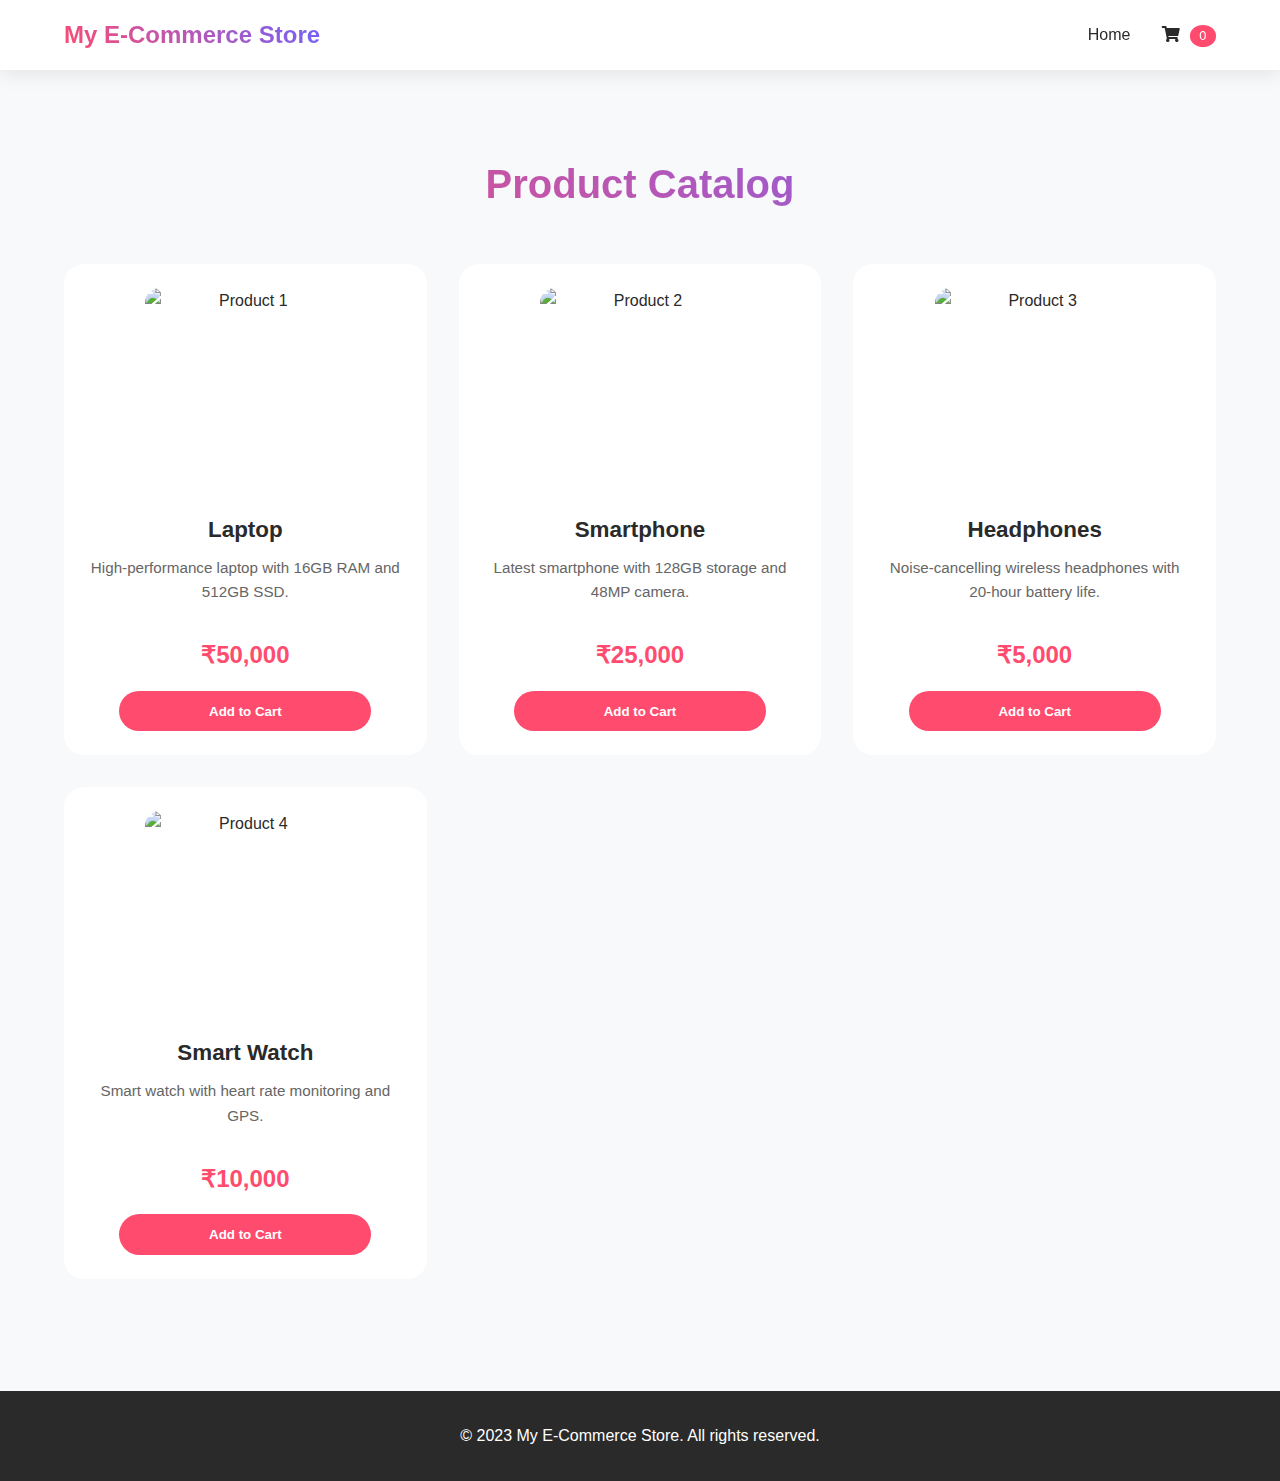
==== product-catalog.html @ 9bf07b32 "pov ui redesigned" ====
<!DOCTYPE html>
<html lang="en">
<head>
    <meta charset="UTF-8">
    <meta name="viewport" content="width=device-width, initial-scale=1.0">
    <title>Product Catalog - My E-Commerce Store</title>
    <link rel="stylesheet" href="https://cdnjs.cloudflare.com/ajax/libs/font-awesome/5.15.4/css/all.min.css">
    <style>
        /* Base styles from previous page */
        * {
            margin: 0;
            padding: 0;
            box-sizing: border-box;
        }

        :root {
            --primary: #FF4B6E;
            --secondary: #6C63FF;
            --dark: #2A2A2A;
            --light: #F8F9FA;
            --accent: #00D9A5;
        }

        body {
            font-family: 'Inter', -apple-system, BlinkMacSystemFont, sans-serif;
            line-height: 1.6;
            color: var(--dark);
            background-color: var(--light);
        }

        /* Header styles */
        header {
            position: fixed;
            width: 100%;
            top: 0;
            background: rgba(255, 255, 255, 0.95);
            backdrop-filter: blur(10px);
            padding: 1rem 5%;
            z-index: 1000;
            box-shadow: 0 2px 20px rgba(0,0,0,0.1);
        }

        .header-container {
            max-width: 1400px;
            margin: 0 auto;
            display: flex;
            justify-content: space-between;
            align-items: center;
        }

        .logo h1 {
            font-size: 1.5rem;
            font-weight: 800;
            background: linear-gradient(45deg, var(--primary), var(--secondary));
            -webkit-background-clip: text;
            -webkit-text-fill-color: transparent;
        }

        nav ul {
            display: flex;
            gap: 2rem;
            list-style: none;
            align-items: center;
        }

        nav a {
            color: var(--dark);
            text-decoration: none;
            font-weight: 500;
            position: relative;
        }

        nav a::after {
            content: '';
            position: absolute;
            width: 0;
            height: 2px;
            bottom: -4px;
            left: 0;
            background-color: var(--primary);
            transition: width 0.3s ease;
        }

        nav a:hover::after {
            width: 100%;
        }

        /* Product Catalog Specific Styles */
        .product-catalog {
            margin-top: 120px;
            padding: 2rem 5%;
            max-width: 1400px;
            margin-left: auto;
            margin-right: auto;
        }

        .product-catalog h2 {
            font-size: 2.5rem;
            margin-bottom: 2rem;
            background: linear-gradient(45deg, var(--primary), var(--secondary));
            -webkit-background-clip: text;
            -webkit-text-fill-color: transparent;
            text-align: center;
        }

        .product-grid {
            display: grid;
            grid-template-columns: repeat(auto-fit, minmax(280px, 1fr));
            gap: 2rem;
            padding: 1rem 0;
        }

        .product-card {
            background: white;
            border-radius: 20px;
            padding: 1.5rem;
            transition: transform 0.3s, box-shadow 0.3s;
            display: flex;
            flex-direction: column;
            align-items: center;
            text-align: center;
            position: relative;
            overflow: hidden;
        }

        .product-card:hover {
            transform: translateY(-10px);
            box-shadow: 0 10px 30px rgba(0,0,0,0.1);
        }

        .product-card img {
            width: 200px;
            height: 200px;
            object-fit: cover;
            border-radius: 15px;
            margin-bottom: 1.5rem;
            transition: transform 0.3s;
        }

        .product-card:hover img {
            transform: scale(1.05);
        }

        .product-card h3 {
            font-size: 1.4rem;
            margin-bottom: 0.5rem;
            color: var(--dark);
        }

        .product-card p {
            color: #666;
            margin-bottom: 1rem;
            font-size: 0.95rem;
        }

        .price {
            font-size: 1.5rem !important;
            font-weight: 700;
            color: var(--primary) !important;
            margin: 1rem 0;
        }

        .product-card button {
            background: var(--primary);
            color: white;
            border: none;
            padding: 0.8rem 1.5rem;
            border-radius: 50px;
            cursor: pointer;
            font-weight: 600;
            transition: transform 0.3s, box-shadow 0.3s;
            width: 80%;
        }

        .product-card button:hover {
            transform: translateY(-2px);
            box-shadow: 0 5px 15px rgba(255, 75, 110, 0.3);
        }

        /* Modal Styles */
        .modal {
            display: none;
            position: fixed;
            top: 0;
            left: 0;
            width: 100%;
            height: 100%;
            background: rgba(0, 0, 0, 0.5);
            z-index: 1100;
            backdrop-filter: blur(5px);
        }

        .modal-content {
            background: white;
            padding: 2rem;
            border-radius: 20px;
            max-width: 400px;
            margin: 20vh auto;
            position: relative;
            text-align: center;
        }

        .close-modal {
            position: absolute;
            right: 1rem;
            top: 1rem;
            font-size: 1.5rem;
            cursor: pointer;
            color: var(--dark);
        }

        .modal-buttons {
            display: flex;
            gap: 1rem;
            justify-content: center;
            margin-top: 1.5rem;
        }

        .modal-btn {
            background: var(--primary);
            color: white;
            border: none;
            padding: 0.8rem 1.5rem;
            border-radius: 50px;
            cursor: pointer;
            font-weight: 600;
            transition: all 0.3s;
        }

        .modal-btn:hover {
            transform: translateY(-2px);
            box-shadow: 0 5px 15px rgba(255, 75, 110, 0.3);
        }

        /* Footer styles */
        footer {
            background-color: var(--dark);
            color: white;
            text-align: center;
            padding: 2rem;
            margin-top: 4rem;
        }

        /* Responsive Design */
        @media (max-width: 968px) {
            nav {
                display: none; /* In real implementation, add a mobile menu */
            }
            
            .product-grid {
                grid-template-columns: repeat(auto-fit, minmax(250px, 1fr));
                gap: 1.5rem;
            }
        }

        @media (max-width: 480px) {
            .product-catalog {
                margin-top: 100px;
                padding: 1rem;
            }

            .product-card {
                padding: 1rem;
            }

            .product-card img {
                width: 150px;
                height: 150px;
            }
        }

        .cart-badge {
            background: var(--primary);
            color: white;
            padding: 0.2rem 0.6rem;
            border-radius: 50%;
            font-size: 0.8rem;
            margin-left: 0.3rem;
        }
    </style>
</head>
<body>
    <header>
        <div class="header-container">
            <div class="logo">
                <h1>My E-Commerce Store</h1>
            </div>
            <nav>
                <ul>
                    <li><a href="index.html">Home</a></li>
                    <li><a href="cart.html"><i class="fas fa-shopping-cart"></i> <span id="cart-counter" class="cart-badge">0</span></a></li>
                </ul>
            </nav>
        </div>
    </header>

    <main>
        <section class="product-catalog">
            <h2>Product Catalog</h2>
            <div class="product-grid">
                <!-- Product 1 -->
                <div class="product-card">
                    <img src="/api/placeholder/200/200" alt="Product 1">
                    <h3>Laptop</h3>
                    <p>High-performance laptop with 16GB RAM and 512GB SSD.</p>
                    <p class="price">₹50,000</p>
                    <button onclick="addToCart('Laptop', 50000)">Add to Cart</button>
                </div>

                <!-- Product 2 -->
                <div class="product-card">
                    <img src="/api/placeholder/200/200" alt="Product 2">
                    <h3>Smartphone</h3>
                    <p>Latest smartphone with 128GB storage and 48MP camera.</p>
                    <p class="price">₹25,000</p>
                    <button onclick="addToCart('Smartphone', 25000)">Add to Cart</button>
                </div>

                <!-- Product 3 -->
                <div class="product-card">
                    <img src="/api/placeholder/200/200" alt="Product 3">
                    <h3>Headphones</h3>
                    <p>Noise-cancelling wireless headphones with 20-hour battery life.</p>
                    <p class="price">₹5,000</p>
                    <button onclick="addToCart('Headphones', 5000)">Add to Cart</button>
                </div>

                <!-- Product 4 -->
                <div class="product-card">
                    <img src="/api/placeholder/200/200" alt="Product 4">
                    <h3>Smart Watch</h3>
                    <p>Smart watch with heart rate monitoring and GPS.</p>
                    <p class="price">₹10,000</p>
                    <button onclick="addToCart('Smart Watch', 10000)">Add to Cart</button>
                </div>
            </div>
        </section>
    </main>

    <footer>
        <p>&copy; 2023 My E-Commerce Store. All rights reserved.</p>
    </footer>

    <div id="modal" class="modal">
        <div class="modal-content">
            <span class="close-modal">&times;</span>
            <h3 id="modal-title"></h3>
            <p id="modal-message"></p>
            <div class="modal-buttons">
                <button id="modal-ok" class="modal-btn">OK</button>
                <button id="modal-cancel" class="modal-btn" style="display: none;">Cancel</button>
            </div>
        </div>
    </div>
    <script>
                document.addEventListener('DOMContentLoaded', function() {
            loadCart();
        });
    </script>
    <script src="script.js"></script>
</body>
</html>
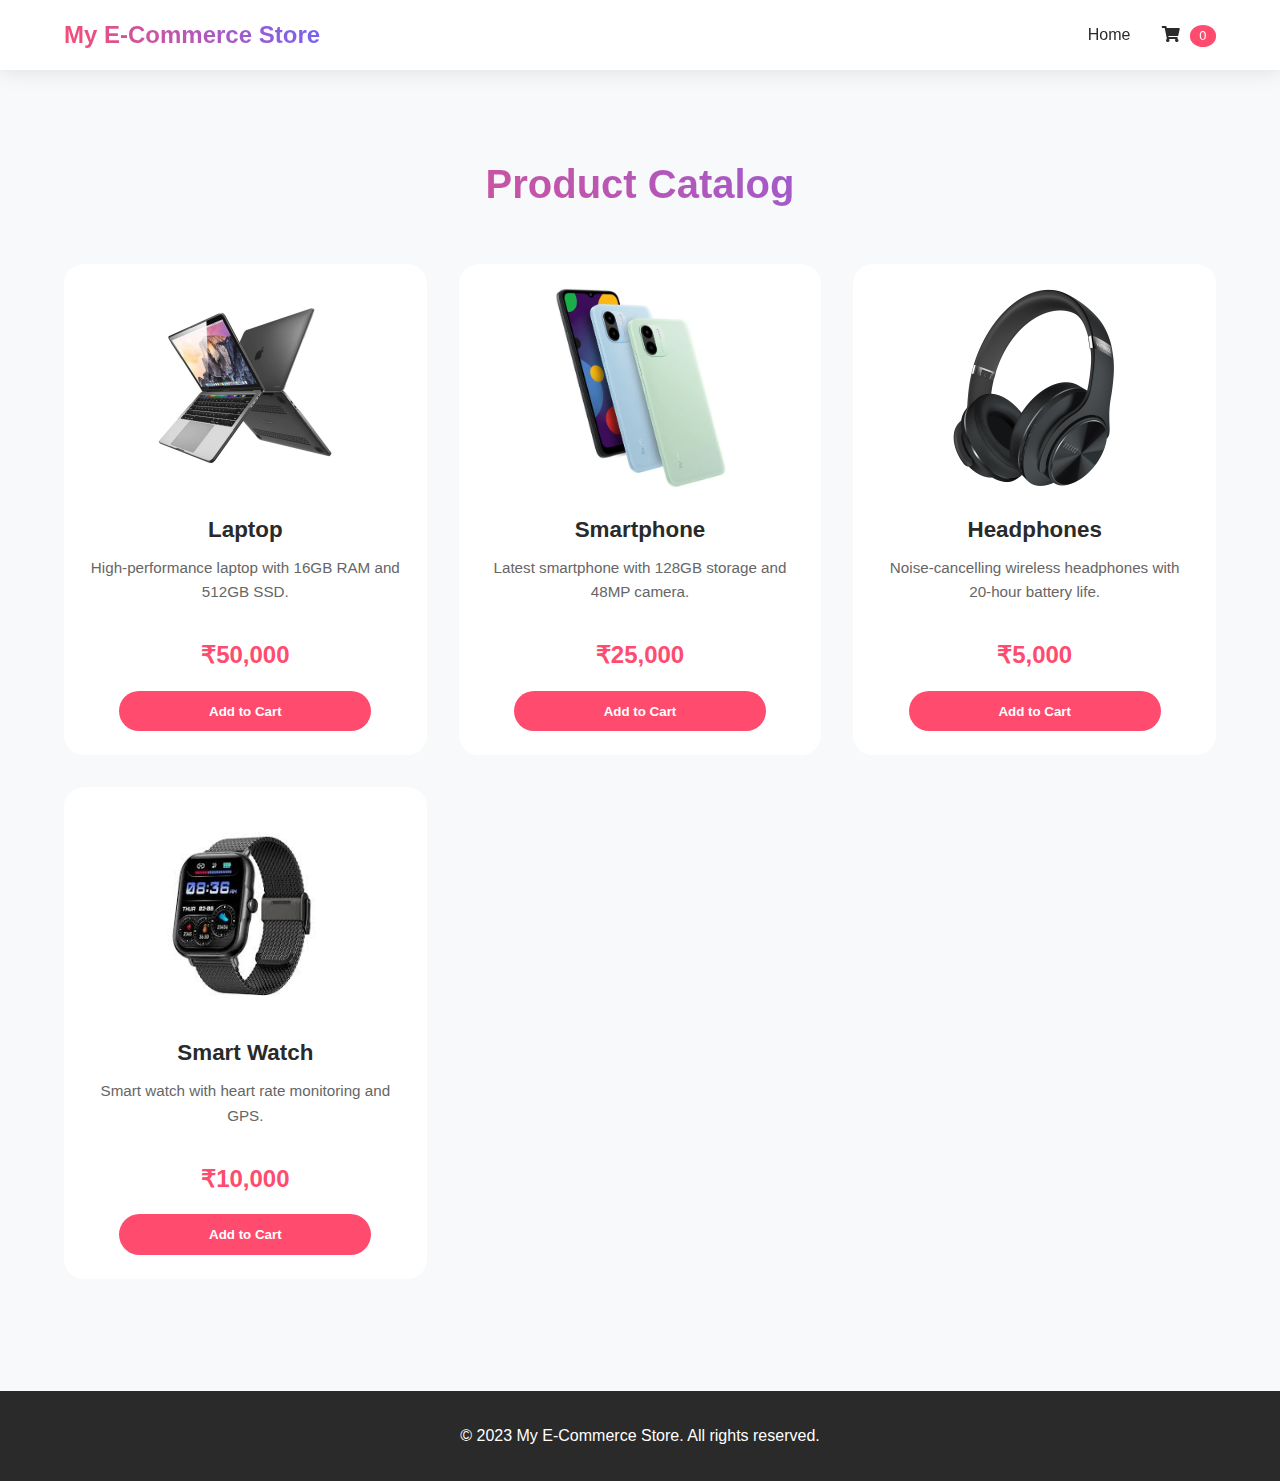
==== commit 6d456761: "images added" ====
--- a/product-catalog.html
+++ b/product-catalog.html
@@ -300,7 +300,7 @@
             <div class="product-grid">
                 <!-- Product 1 -->
                 <div class="product-card">
-                    <img src="/api/placeholder/200/200" alt="Product 1">
+                    <img src="/images/laptop.png" alt="Product 1">
                     <h3>Laptop</h3>
                     <p>High-performance laptop with 16GB RAM and 512GB SSD.</p>
                     <p class="price">₹50,000</p>
@@ -309,7 +309,7 @@
 
                 <!-- Product 2 -->
                 <div class="product-card">
-                    <img src="/api/placeholder/200/200" alt="Product 2">
+                    <img src="/images/redmi-a2.png" alt="Product 2">
                     <h3>Smartphone</h3>
                     <p>Latest smartphone with 128GB storage and 48MP camera.</p>
                     <p class="price">₹25,000</p>
@@ -318,7 +318,7 @@
 
                 <!-- Product 3 -->
                 <div class="product-card">
-                    <img src="/api/placeholder/200/200" alt="Product 3">
+                    <img src="/images/headphone.jpg" alt="Product 3">
                     <h3>Headphones</h3>
                     <p>Noise-cancelling wireless headphones with 20-hour battery life.</p>
                     <p class="price">₹5,000</p>
@@ -327,7 +327,7 @@
 
                 <!-- Product 4 -->
                 <div class="product-card">
-                    <img src="/api/placeholder/200/200" alt="Product 4">
+                    <img src="/images/smartwatch.jpg" alt="Product 4">
                     <h3>Smart Watch</h3>
                     <p>Smart watch with heart rate monitoring and GPS.</p>
                     <p class="price">₹10,000</p>
